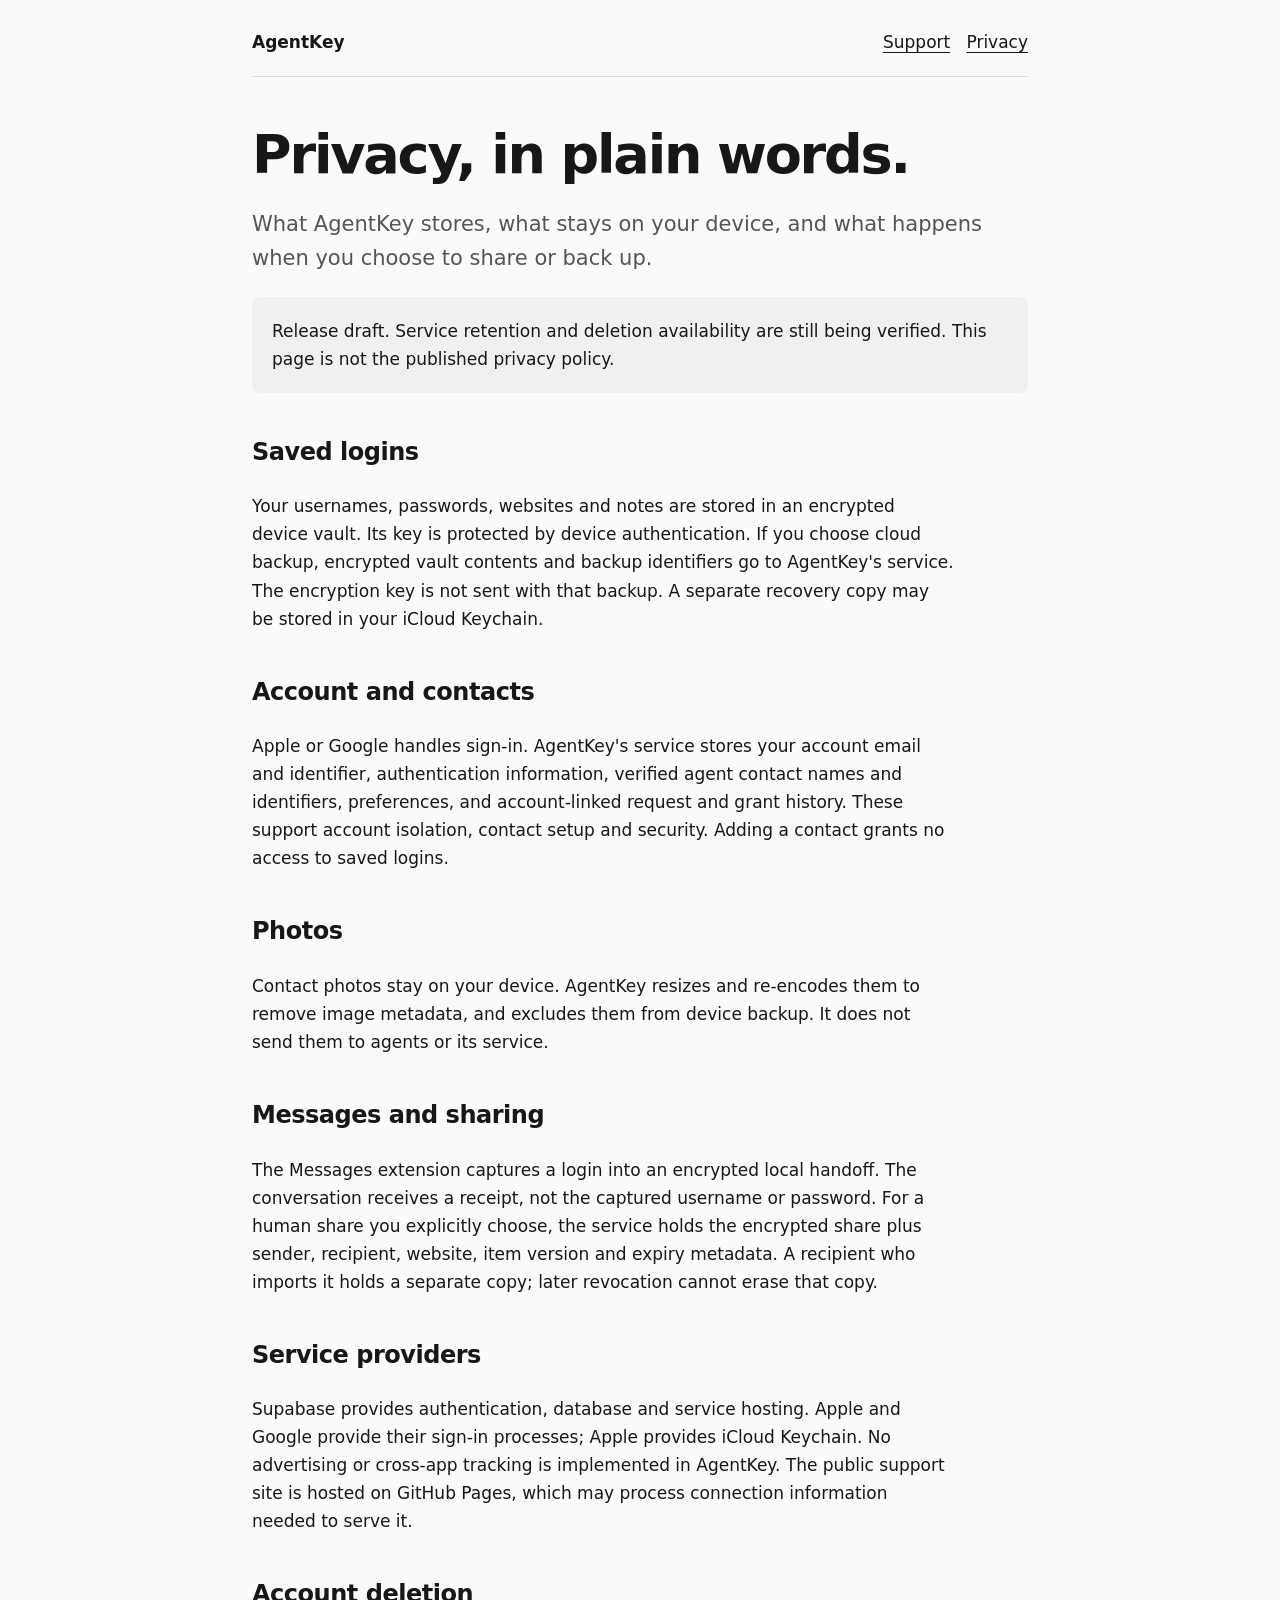
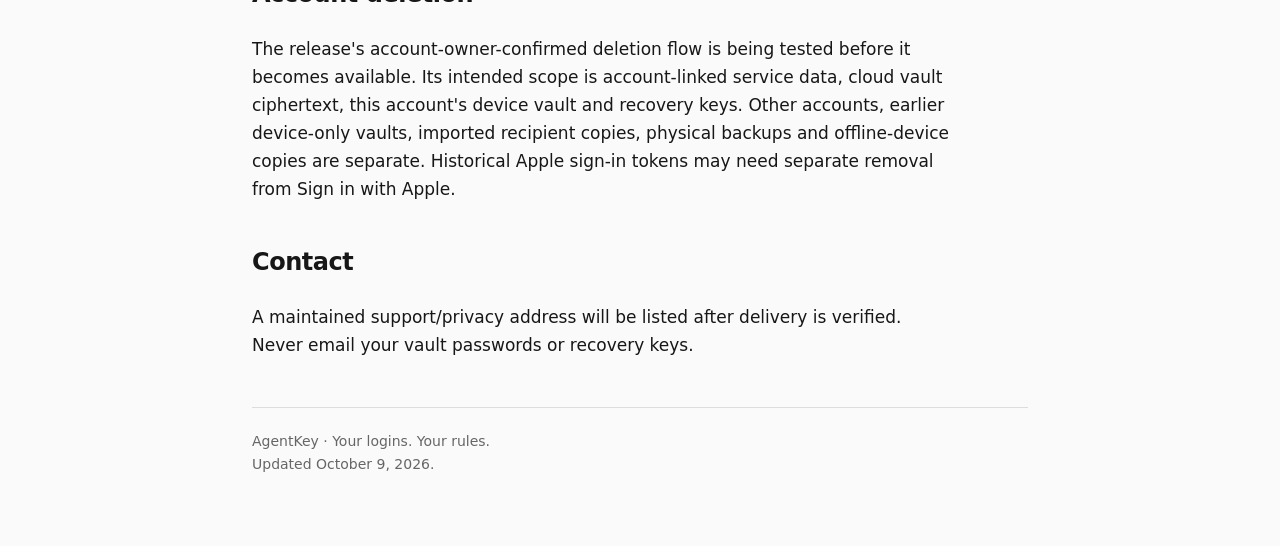
==== privacy.html @ 13b891eb "Add AgentKey support and privacy pages privacy.html" ====
<!doctype html><html lang="en"><head><meta charset="utf-8"><meta name="viewport" content="width=device-width,initial-scale=1"><meta name="color-scheme" content="light dark"><title>Privacy | AgentKey</title><link rel="stylesheet" href="style.css"></head><body><main><nav><strong>AgentKey</strong><div><a href="index.html">Support</a> &nbsp; <a href="privacy.html">Privacy</a></div></nav><h1>Privacy, in plain words.</h1><p class="lead">What AgentKey stores, what stays on your device, and what happens when you choose to share or back up.</p><div class="notice">Release draft. Service retention and deletion availability are still being verified. This page is not the published privacy policy.</div><h2>Saved logins</h2><p>Your usernames, passwords, websites and notes are stored in an encrypted device vault. Its key is protected by device authentication. If you choose cloud backup, encrypted vault contents and backup identifiers go to AgentKey's service. The encryption key is not sent with that backup. A separate recovery copy may be stored in your iCloud Keychain.</p><h2>Account and contacts</h2><p>Apple or Google handles sign-in. AgentKey's service stores your account email and identifier, authentication information, verified agent contact names and identifiers, preferences, and account-linked request and grant history. These support account isolation, contact setup and security. Adding a contact grants no access to saved logins.</p><h2>Photos</h2><p>Contact photos stay on your device. AgentKey resizes and re-encodes them to remove image metadata, and excludes them from device backup. It does not send them to agents or its service.</p><h2>Messages and sharing</h2><p>The Messages extension captures a login into an encrypted local handoff. The conversation receives a receipt, not the captured username or password. For a human share you explicitly choose, the service holds the encrypted share plus sender, recipient, website, item version and expiry metadata. A recipient who imports it holds a separate copy; later revocation cannot erase that copy.</p><h2>Service providers</h2><p>Supabase provides authentication, database and service hosting. Apple and Google provide their sign-in processes; Apple provides iCloud Keychain. No advertising or cross-app tracking is implemented in AgentKey. The public support site is hosted on GitHub Pages, which may process connection information needed to serve it.</p><h2>Account deletion</h2><p>The release's account-owner-confirmed deletion flow is being tested before it becomes available. Its intended scope is account-linked service data, cloud vault ciphertext, this account's device vault and recovery keys. Other accounts, earlier device-only vaults, imported recipient copies, physical backups and offline-device copies are separate. Historical Apple sign-in tokens may need separate removal from Sign in with Apple.</p><h2>Contact</h2><p>A maintained support/privacy address will be listed after delivery is verified. Never email your vault passwords or recovery keys.</p><footer>AgentKey · Your logins. Your rules.<br>Updated October 9, 2026.</footer></main></body></html>
---- style.css ----
*{box-sizing:border-box}body{margin:0;background:#fafafa;color:#171717;font:17px/1.65 ui-rounded,system-ui,-apple-system,BlinkMacSystemFont,sans-serif}main{max-width:820px;margin:auto;padding:28px 22px 70px}nav{display:flex;justify-content:space-between;gap:18px;flex-wrap:wrap;border-bottom:1px solid #ddd;padding-bottom:20px;margin-bottom:48px}a{color:inherit;text-underline-offset:4px}nav a{padding:6px 0}h1{font-size:clamp(36px,8vw,54px);line-height:1.12;letter-spacing:-.04em;margin:0 0 20px}h2{font-size:24px;margin-top:40px;letter-spacing:-.02em}p,li{max-width:65ch}small{color:#666}.lead{font-size:21px;color:#555}.notice{padding:20px;background:#f0f0f0;border-radius:8px}footer{border-top:1px solid #ddd;margin-top:48px;padding-top:22px;font-size:14px;color:#666} @media(prefers-color-scheme:dark){body{background:#111;color:#f3f3f3}.lead,small,footer{color:#bbb}.notice{background:#242424}nav,footer{border-color:#444}}
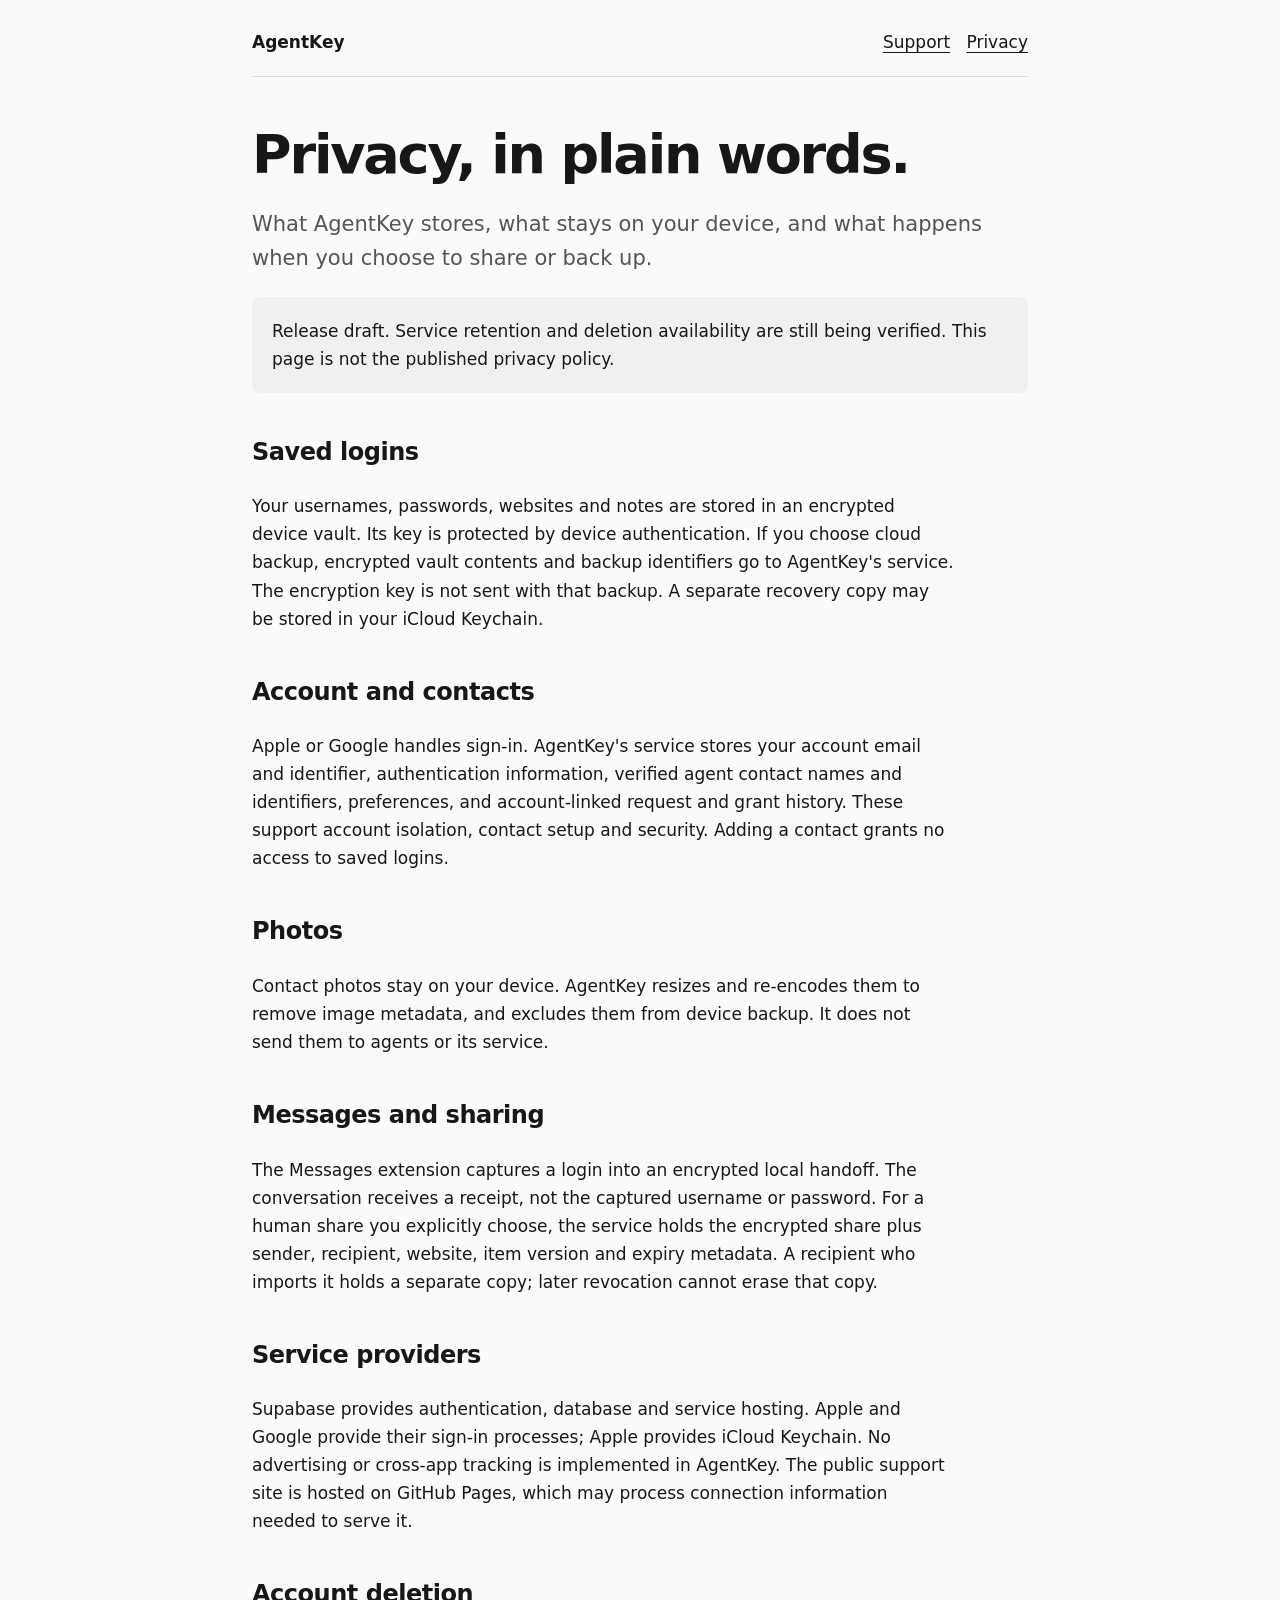
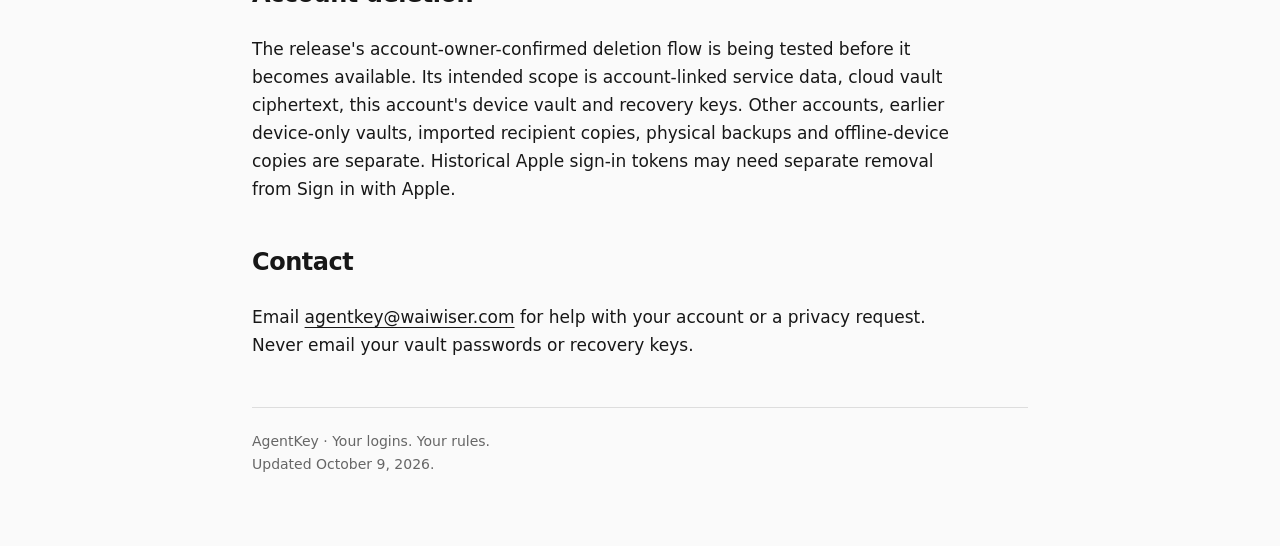
==== commit 80a15f3a: "Update AgentKey support contact privacy.html" ====
--- a/privacy.html
+++ b/privacy.html
@@ -1 +1 @@
-<!doctype html><html lang="en"><head><meta charset="utf-8"><meta name="viewport" content="width=device-width,initial-scale=1"><meta name="color-scheme" content="light dark"><title>Privacy | AgentKey</title><link rel="stylesheet" href="style.css"></head><body><main><nav><strong>AgentKey</strong><div><a href="index.html">Support</a> &nbsp; <a href="privacy.html">Privacy</a></div></nav><h1>Privacy, in plain words.</h1><p class="lead">What AgentKey stores, what stays on your device, and what happens when you choose to share or back up.</p><div class="notice">Release draft. Service retention and deletion availability are still being verified. This page is not the published privacy policy.</div><h2>Saved logins</h2><p>Your usernames, passwords, websites and notes are stored in an encrypted device vault. Its key is protected by device authentication. If you choose cloud backup, encrypted vault contents and backup identifiers go to AgentKey's service. The encryption key is not sent with that backup. A separate recovery copy may be stored in your iCloud Keychain.</p><h2>Account and contacts</h2><p>Apple or Google handles sign-in. AgentKey's service stores your account email and identifier, authentication information, verified agent contact names and identifiers, preferences, and account-linked request and grant history. These support account isolation, contact setup and security. Adding a contact grants no access to saved logins.</p><h2>Photos</h2><p>Contact photos stay on your device. AgentKey resizes and re-encodes them to remove image metadata, and excludes them from device backup. It does not send them to agents or its service.</p><h2>Messages and sharing</h2><p>The Messages extension captures a login into an encrypted local handoff. The conversation receives a receipt, not the captured username or password. For a human share you explicitly choose, the service holds the encrypted share plus sender, recipient, website, item version and expiry metadata. A recipient who imports it holds a separate copy; later revocation cannot erase that copy.</p><h2>Service providers</h2><p>Supabase provides authentication, database and service hosting. Apple and Google provide their sign-in processes; Apple provides iCloud Keychain. No advertising or cross-app tracking is implemented in AgentKey. The public support site is hosted on GitHub Pages, which may process connection information needed to serve it.</p><h2>Account deletion</h2><p>The release's account-owner-confirmed deletion flow is being tested before it becomes available. Its intended scope is account-linked service data, cloud vault ciphertext, this account's device vault and recovery keys. Other accounts, earlier device-only vaults, imported recipient copies, physical backups and offline-device copies are separate. Historical Apple sign-in tokens may need separate removal from Sign in with Apple.</p><h2>Contact</h2><p>A maintained support/privacy address will be listed after delivery is verified. Never email your vault passwords or recovery keys.</p><footer>AgentKey · Your logins. Your rules.<br>Updated October 9, 2026.</footer></main></body></html>
+<!doctype html><html lang="en"><head><meta charset="utf-8"><meta name="viewport" content="width=device-width,initial-scale=1"><meta name="color-scheme" content="light dark"><title>Privacy | AgentKey</title><link rel="stylesheet" href="style.css"></head><body><main><nav><strong>AgentKey</strong><div><a href="index.html">Support</a> &nbsp; <a href="privacy.html">Privacy</a></div></nav><h1>Privacy, in plain words.</h1><p class="lead">What AgentKey stores, what stays on your device, and what happens when you choose to share or back up.</p><div class="notice">Release draft. Service retention and deletion availability are still being verified. This page is not the published privacy policy.</div><h2>Saved logins</h2><p>Your usernames, passwords, websites and notes are stored in an encrypted device vault. Its key is protected by device authentication. If you choose cloud backup, encrypted vault contents and backup identifiers go to AgentKey's service. The encryption key is not sent with that backup. A separate recovery copy may be stored in your iCloud Keychain.</p><h2>Account and contacts</h2><p>Apple or Google handles sign-in. AgentKey's service stores your account email and identifier, authentication information, verified agent contact names and identifiers, preferences, and account-linked request and grant history. These support account isolation, contact setup and security. Adding a contact grants no access to saved logins.</p><h2>Photos</h2><p>Contact photos stay on your device. AgentKey resizes and re-encodes them to remove image metadata, and excludes them from device backup. It does not send them to agents or its service.</p><h2>Messages and sharing</h2><p>The Messages extension captures a login into an encrypted local handoff. The conversation receives a receipt, not the captured username or password. For a human share you explicitly choose, the service holds the encrypted share plus sender, recipient, website, item version and expiry metadata. A recipient who imports it holds a separate copy; later revocation cannot erase that copy.</p><h2>Service providers</h2><p>Supabase provides authentication, database and service hosting. Apple and Google provide their sign-in processes; Apple provides iCloud Keychain. No advertising or cross-app tracking is implemented in AgentKey. The public support site is hosted on GitHub Pages, which may process connection information needed to serve it.</p><h2>Account deletion</h2><p>The release's account-owner-confirmed deletion flow is being tested before it becomes available. Its intended scope is account-linked service data, cloud vault ciphertext, this account's device vault and recovery keys. Other accounts, earlier device-only vaults, imported recipient copies, physical backups and offline-device copies are separate. Historical Apple sign-in tokens may need separate removal from Sign in with Apple.</p><h2>Contact</h2><p>Email <a href="mailto:agentkey@waiwiser.com">agentkey@waiwiser.com</a> for help with your account or a privacy request. Never email your vault passwords or recovery keys.</p><footer>AgentKey · Your logins. Your rules.<br>Updated October 9, 2026.</footer></main></body></html>
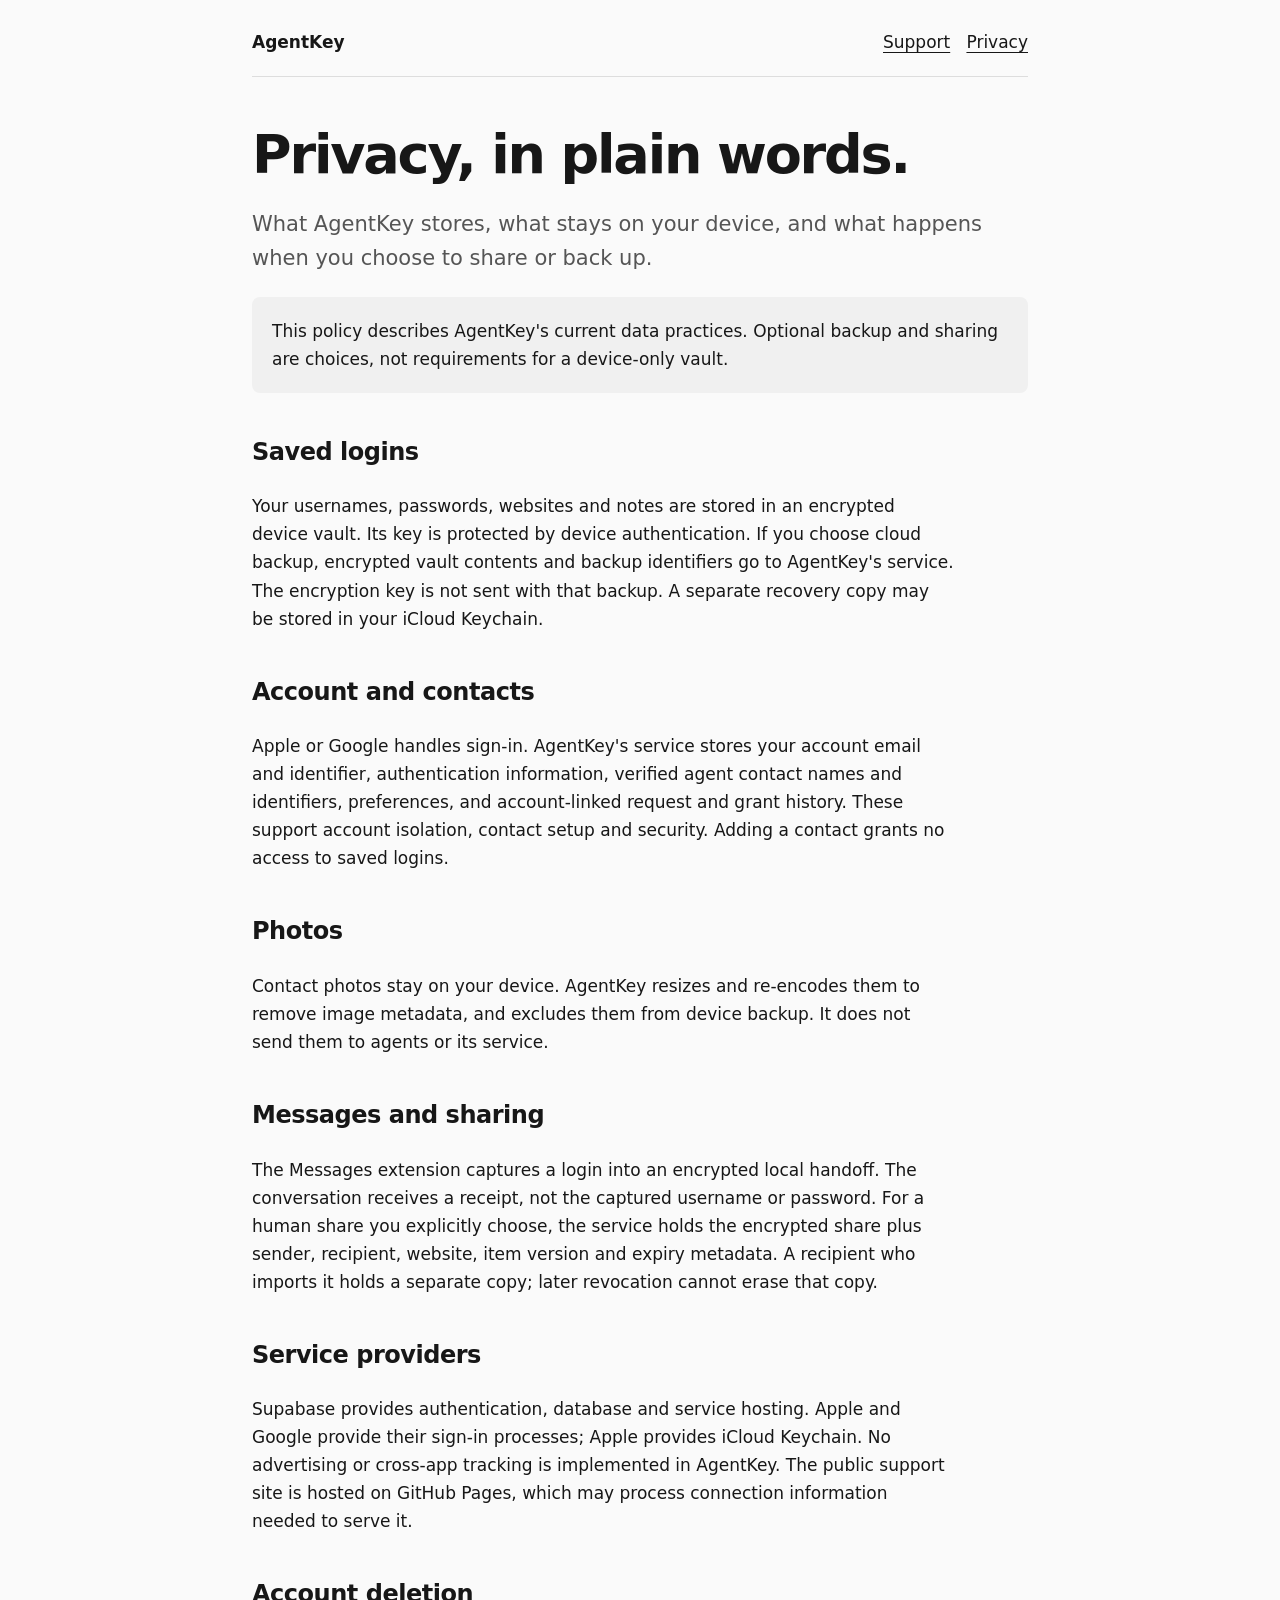
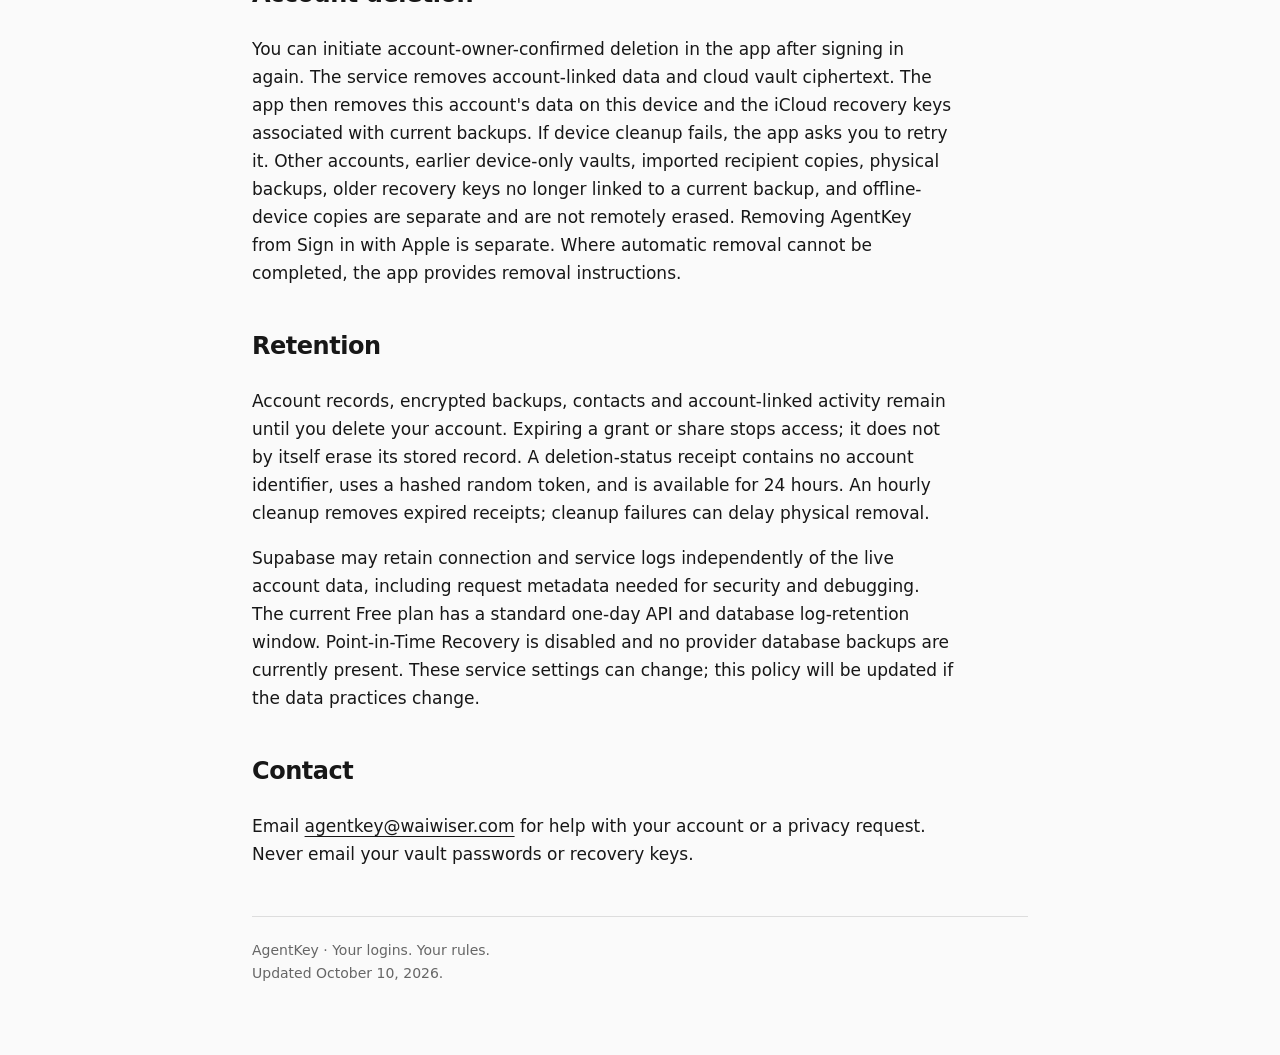
==== commit 5debfd16: "Add shared-vault disabled gate and fictional native review QA privacy.html" ====
--- a/privacy.html
+++ b/privacy.html
@@ -1 +1 @@
-<!doctype html><html lang="en"><head><meta charset="utf-8"><meta name="viewport" content="width=device-width,initial-scale=1"><meta name="color-scheme" content="light dark"><title>Privacy | AgentKey</title><link rel="stylesheet" href="style.css"></head><body><main><nav><strong>AgentKey</strong><div><a href="index.html">Support</a> &nbsp; <a href="privacy.html">Privacy</a></div></nav><h1>Privacy, in plain words.</h1><p class="lead">What AgentKey stores, what stays on your device, and what happens when you choose to share or back up.</p><div class="notice">Release draft. Service retention and deletion availability are still being verified. This page is not the published privacy policy.</div><h2>Saved logins</h2><p>Your usernames, passwords, websites and notes are stored in an encrypted device vault. Its key is protected by device authentication. If you choose cloud backup, encrypted vault contents and backup identifiers go to AgentKey's service. The encryption key is not sent with that backup. A separate recovery copy may be stored in your iCloud Keychain.</p><h2>Account and contacts</h2><p>Apple or Google handles sign-in. AgentKey's service stores your account email and identifier, authentication information, verified agent contact names and identifiers, preferences, and account-linked request and grant history. These support account isolation, contact setup and security. Adding a contact grants no access to saved logins.</p><h2>Photos</h2><p>Contact photos stay on your device. AgentKey resizes and re-encodes them to remove image metadata, and excludes them from device backup. It does not send them to agents or its service.</p><h2>Messages and sharing</h2><p>The Messages extension captures a login into an encrypted local handoff. The conversation receives a receipt, not the captured username or password. For a human share you explicitly choose, the service holds the encrypted share plus sender, recipient, website, item version and expiry metadata. A recipient who imports it holds a separate copy; later revocation cannot erase that copy.</p><h2>Service providers</h2><p>Supabase provides authentication, database and service hosting. Apple and Google provide their sign-in processes; Apple provides iCloud Keychain. No advertising or cross-app tracking is implemented in AgentKey. The public support site is hosted on GitHub Pages, which may process connection information needed to serve it.</p><h2>Account deletion</h2><p>The release's account-owner-confirmed deletion flow is being tested before it becomes available. Its intended scope is account-linked service data, cloud vault ciphertext, this account's device vault and recovery keys. Other accounts, earlier device-only vaults, imported recipient copies, physical backups and offline-device copies are separate. Historical Apple sign-in tokens may need separate removal from Sign in with Apple.</p><h2>Contact</h2><p>Email <a href="mailto:agentkey@waiwiser.com">agentkey@waiwiser.com</a> for help with your account or a privacy request. Never email your vault passwords or recovery keys.</p><footer>AgentKey · Your logins. Your rules.<br>Updated October 9, 2026.</footer></main></body></html>
+<!doctype html><html lang="en"><head><meta charset="utf-8"><meta name="viewport" content="width=device-width,initial-scale=1"><meta name="color-scheme" content="light dark"><title>Privacy | AgentKey</title><link rel="stylesheet" href="style.css"></head><body><main><nav><strong>AgentKey</strong><div><a href="index.html">Support</a> &nbsp; <a href="privacy.html">Privacy</a></div></nav><h1>Privacy, in plain words.</h1><p class="lead">What AgentKey stores, what stays on your device, and what happens when you choose to share or back up.</p><div class="notice">This policy describes AgentKey's current data practices. Optional backup and sharing are choices, not requirements for a device-only vault.</div><h2>Saved logins</h2><p>Your usernames, passwords, websites and notes are stored in an encrypted device vault. Its key is protected by device authentication. If you choose cloud backup, encrypted vault contents and backup identifiers go to AgentKey's service. The encryption key is not sent with that backup. A separate recovery copy may be stored in your iCloud Keychain.</p><h2>Account and contacts</h2><p>Apple or Google handles sign-in. AgentKey's service stores your account email and identifier, authentication information, verified agent contact names and identifiers, preferences, and account-linked request and grant history. These support account isolation, contact setup and security. Adding a contact grants no access to saved logins.</p><h2>Photos</h2><p>Contact photos stay on your device. AgentKey resizes and re-encodes them to remove image metadata, and excludes them from device backup. It does not send them to agents or its service.</p><h2>Messages and sharing</h2><p>The Messages extension captures a login into an encrypted local handoff. The conversation receives a receipt, not the captured username or password. For a human share you explicitly choose, the service holds the encrypted share plus sender, recipient, website, item version and expiry metadata. A recipient who imports it holds a separate copy; later revocation cannot erase that copy.</p><h2>Service providers</h2><p>Supabase provides authentication, database and service hosting. Apple and Google provide their sign-in processes; Apple provides iCloud Keychain. No advertising or cross-app tracking is implemented in AgentKey. The public support site is hosted on GitHub Pages, which may process connection information needed to serve it.</p><h2>Account deletion</h2><p>You can initiate account-owner-confirmed deletion in the app after signing in again. The service removes account-linked data and cloud vault ciphertext. The app then removes this account's data on this device and the iCloud recovery keys associated with current backups. If device cleanup fails, the app asks you to retry it. Other accounts, earlier device-only vaults, imported recipient copies, physical backups, older recovery keys no longer linked to a current backup, and offline-device copies are separate and are not remotely erased. Removing AgentKey from Sign in with Apple is separate. Where automatic removal cannot be completed, the app provides removal instructions.</p><h2>Retention</h2><p>Account records, encrypted backups, contacts and account-linked activity remain until you delete your account. Expiring a grant or share stops access; it does not by itself erase its stored record. A deletion-status receipt contains no account identifier, uses a hashed random token, and is available for 24 hours. An hourly cleanup removes expired receipts; cleanup failures can delay physical removal.</p><p>Supabase may retain connection and service logs independently of the live account data, including request metadata needed for security and debugging. The current Free plan has a standard one-day API and database log-retention window. Point-in-Time Recovery is disabled and no provider database backups are currently present. These service settings can change; this policy will be updated if the data practices change.</p><h2>Contact</h2><p>Email <a href="mailto:agentkey@waiwiser.com">agentkey@waiwiser.com</a> for help with your account or a privacy request. Never email your vault passwords or recovery keys.</p><footer>AgentKey · Your logins. Your rules.<br>Updated October 10, 2026.</footer></main></body></html>
